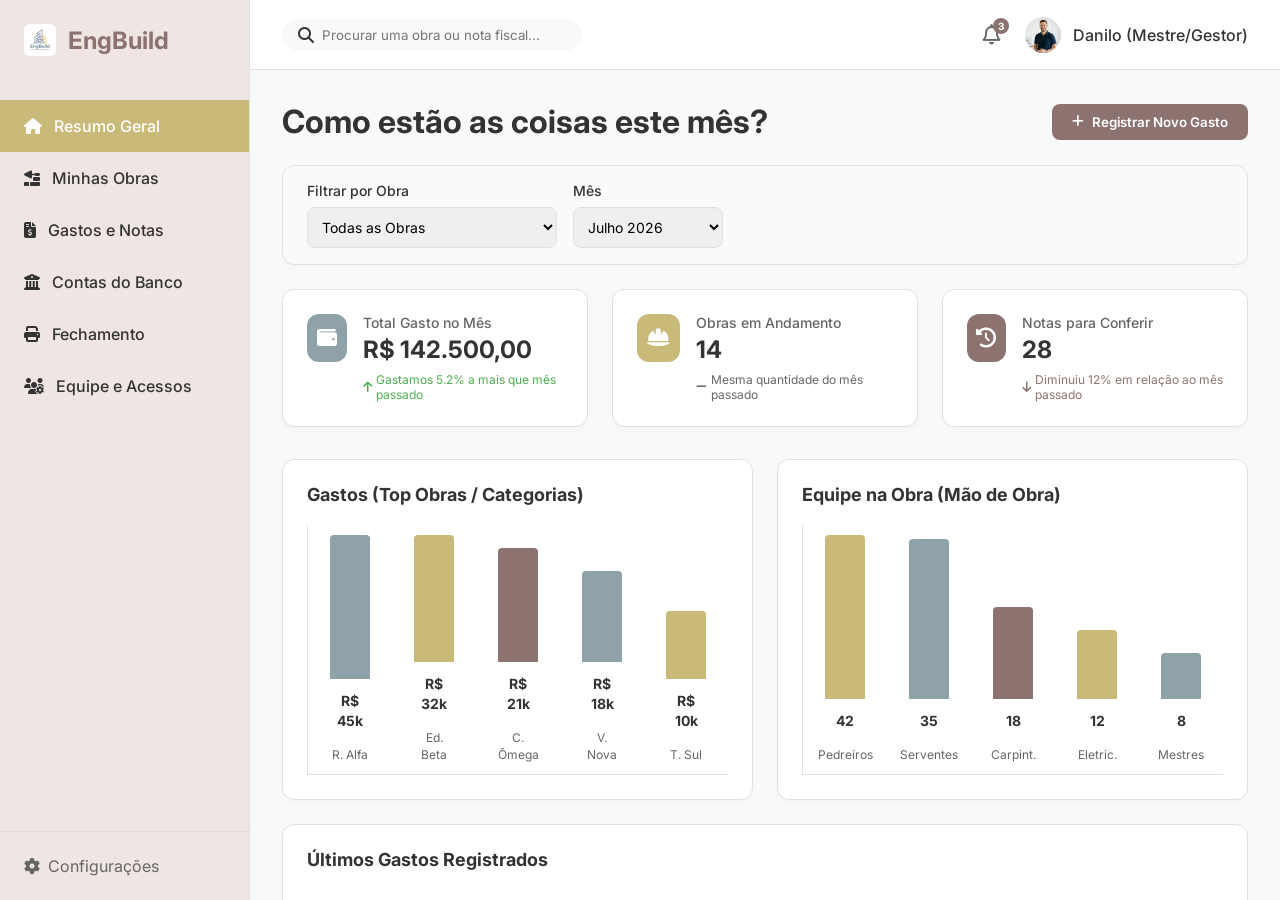
==== index.html @ c7ad1a35 "Please provide the code changes or file diffs you would like me to summarize." ====
<!DOCTYPE html>
<html lang="pt-BR">
<head>
    <meta charset="UTF-8">
    <meta name="viewport" content="width=device-width, initial-scale=1.0">
    <title>Gestão de Obras - MVP</title>
    <link rel="icon" type="image/png" href="favicon.png">
    <link rel="stylesheet" href="style.css">
    <link href="https://fonts.googleapis.com/css2?family=Inter:wght@300;400;500;600;700&display=swap" rel="stylesheet">
    <link rel="stylesheet" href="https://cdnjs.cloudflare.com/ajax/libs/font-awesome/6.4.0/css/all.min.css">
</head>
<body>
    <div class="app-container">
        <!-- Sidebar -->
        <aside class="sidebar">
            <div class="sidebar-header">
                <img src="logo.png" style="width: 32px; height: 32px; border-radius: 6px; object-fit: cover;" alt="Logo">
                <h2>EngBuild</h2>
            </div>
            <nav class="sidebar-nav">
                <ul>
                    <li class="active" data-target="dashboard-page"><a href="#"><i class="fa-solid fa-house"></i> Resumo Geral</a></li>
                    <li data-target="obras-page"><a href="#"><i class="fa-solid fa-trowel-bricks"></i> Minhas Obras</a></li>
                    <li data-target="lancamentos-page"><a href="#"><i class="fa-solid fa-file-invoice-dollar"></i> Gastos e Notas</a></li>
                    <li data-target="extratos-page"><a href="#"><i class="fa-solid fa-building-columns"></i> Contas do Banco</a></li>
                    <li data-target="relatorios-page"><a href="#"><i class="fa-solid fa-print"></i> Fechamento</a></li>
                    <li data-target="funcionarios-page"><a href="#"><i class="fa-solid fa-users-gear"></i> Equipe e Acessos</a></li>
                </ul>
            </nav>
            <div class="sidebar-footer">
                <a href="#"><i class="fa-solid fa-gear"></i> Configurações</a>
            </div>
        </aside>

        <!-- Main Content -->
        <main class="main-content">
            <!-- Header -->
            <header class="topbar">
                <div class="search-bar">
                    <i class="fa-solid fa-search"></i>
                    <input type="text" placeholder="Procurar uma obra ou nota fiscal...">
                </div>
                <div class="user-info">
                    <div class="notification-bell">
                        <i class="fa-regular fa-bell"></i>
                        <span class="badge">3</span>
                    </div>
                    <div class="profile">
                        <div class="avatar" style="background:transparent; padding:0;"><img src="avatar.png" style="width: 100%; height: 100%; border-radius: 50%; object-fit: cover;"></div>
                        <span>Danilo (Mestre/Gestor)</span>
                    </div>
                </div>
            </header>

            <!-- Page Content Container -->
            <div id="pages-container">
                
                <!-- Dashboard Page -->
                <div id="dashboard-page" class="page-content active">
                    <div class="page-header">
                        <h1>Como estão as coisas este mês?</h1>
                        <button class="btn-primary open-modal-btn"><i class="fa-solid fa-plus"></i> Registrar Novo Gasto</button>
                    </div>

                    <div class="card-panel" style="margin-bottom: 24px; padding: 16px 24px; display: flex; gap: 16px; align-items: flex-end; background-color: #fafafa;">
                        <div class="form-group" style="margin: 0; min-width: 250px;">
                            <label>Filtrar por Obra</label>
                            <select id="filtro-obra-dashboard">
                                <option value="todas">Todas as Obras</option>
                                <option value="Residencial Alfa">Residencial Alfa</option>
                                <option value="Edifício Beta">Edifício Beta</option>
                                <option value="Condomínio Ômega">Condomínio Ômega</option>
                            </select>
                        </div>
                        <div class="form-group" style="margin: 0; min-width: 150px;">
                            <label>Mês</label>
                            <select>
                                <option>Julho 2026</option>
                                <option>Junho 2026</option>
                                <option>Maio 2026</option>
                            </select>
                        </div>
                    </div>

                    <div class="kpi-cards">
                        <div class="card">
                            <div class="card-icon slate-blue"><i class="fa-solid fa-wallet"></i></div>
                            <div class="card-details">
                                <h3>Total Gasto no Mês</h3>
                                <p>R$ 142.500,00</p>
                                <span class="trend up"><i class="fa-solid fa-arrow-up"></i> Gastamos 5.2% a mais que mês passado</span>
                            </div>
                        </div>
                        <div class="card">
                            <div class="card-icon mustard"><i class="fa-solid fa-helmet-safety"></i></div>
                            <div class="card-details">
                                <h3>Obras em Andamento</h3>
                                <p>14</p>
                                <span class="trend neutral"><i class="fa-solid fa-minus"></i> Mesma quantidade do mês passado</span>
                            </div>
                        </div>
                        <div class="card">
                            <div class="card-icon mauve"><i class="fa-solid fa-clock-rotate-left"></i></div>
                            <div class="card-details">
                                <h3>Notas para Conferir</h3>
                                <p>28</p>
                                <span class="trend down"><i class="fa-solid fa-arrow-down"></i> Diminuiu 12% em relação ao mês passado</span>
                            </div>
                        </div>
                    </div>

                    <div style="display: grid; grid-template-columns: 1fr 1fr; gap: 24px; margin-bottom: 24px;">
                        <!-- Chart 1: Gastos -->
                        <div class="chart-container card-panel">
                            <h2>Gastos (Top Obras / Categorias)</h2>
                            <div class="chart-placeholder">
                                <div class="bar-chart" id="chart-gastos">
                                    <div class="bar-group"><div class="bar slate-blue-bg" style="height: 80%;"></div><span><strong>R$ 45k</strong><br>R. Alfa</span></div>
                                    <div class="bar-group"><div class="bar mustard-bg" style="height: 65%;"></div><span><strong>R$ 32k</strong><br>Ed. Beta</span></div>
                                    <div class="bar-group"><div class="bar mauve-bg" style="height: 50%;"></div><span><strong>R$ 21k</strong><br>C. Ômega</span></div>
                                    <div class="bar-group"><div class="bar slate-blue-bg" style="height: 40%;"></div><span><strong>R$ 18k</strong><br>V. Nova</span></div>
                                    <div class="bar-group"><div class="bar mustard-bg" style="height: 30%;"></div><span><strong>R$ 10k</strong><br>T. Sul</span></div>
                                </div>
                            </div>
                        </div>

                        <!-- Chart 2: Funcionários -->
                        <div class="chart-container card-panel">
                            <h2>Equipe na Obra (Mão de Obra)</h2>
                            <div class="chart-placeholder">
                                <div class="bar-chart" id="chart-equipe">
                                    <div class="bar-group"><div class="bar mustard-bg" style="height: 90%;"></div><span><strong>42</strong><br>Pedreiros</span></div>
                                    <div class="bar-group"><div class="bar slate-blue-bg" style="height: 70%;"></div><span><strong>35</strong><br>Serventes</span></div>
                                    <div class="bar-group"><div class="bar mauve-bg" style="height: 40%;"></div><span><strong>18</strong><br>Carpint.</span></div>
                                    <div class="bar-group"><div class="bar mustard-bg" style="height: 30%;"></div><span><strong>12</strong><br>Eletric.</span></div>
                                    <div class="bar-group"><div class="bar slate-blue-bg" style="height: 20%;"></div><span><strong>8</strong><br>Mestres</span></div>
                                </div>
                            </div>
                        </div>
                    </div>

                    <div class="transactions-container card-panel">
                        <h2>Últimos Gastos Registrados</h2>
                        <table class="data-table">
                            <thead>
                                <tr>
                                    <th>Data</th>
                                    <th>Obra</th>
                                    <th>O que foi comprado?</th>
                                    <th>Valor</th>
                                    <th>Situação</th>
                                </tr>
                            </thead>
                            <tbody id="dashboard-transactions-body">
                                <!-- Populated via JS -->
                            </tbody>
                        </table>
                        <a href="#" class="view-all go-to-lancamentos">Ver todos os gastos <i class="fa-solid fa-arrow-right"></i></a>
                    </div>
                </div>

                <!-- Obras Page -->
                <div id="obras-page" class="page-content">
                    <div class="page-header">
                        <h1>Minhas Obras Ativas</h1>
                        <button class="btn-primary"><i class="fa-solid fa-plus"></i> Nova Obra</button>
                    </div>
                    <div class="card-panel">
                        <table class="data-table">
                            <thead>
                                <tr>
                                    <th>Nome da Obra</th>
                                    <th>Mestre/Eng. Responsável</th>
                                    <th>Início</th>
                                    <th>Orçamento Base</th>
                                    <th>Situação</th>
                                    <th>Ações</th>
                                </tr>
                            </thead>
                            <tbody id="obras-table-body">
                                <!-- Mock data inserted via JS -->
                            </tbody>
                        </table>
                    </div>
                </div>

                <!-- Obra Detalhe Page (Hidden by default) -->
                <div id="obra-detalhe-page" class="page-content">
                    <div class="page-header">
                        <div style="display: flex; align-items: center; gap: 16px;">
                            <button class="btn-secondary" id="btn-voltar-obras"><i class="fa-solid fa-arrow-left"></i> Voltar</button>
                            <h1 id="detalhe-obra-nome">Nome da Obra</h1>
                        </div>
                        <button class="btn-primary open-modal-btn"><i class="fa-solid fa-plus"></i> Registrar Gasto Nesta Obra</button>
                    </div>

                    <div class="kpi-cards">
                        <div class="card">
                            <div class="card-details">
                                <h3>Total Gasto Até Agora</h3>
                                <p id="detalhe-obra-gasto">R$ 0,00</p>
                            </div>
                        </div>
                        <div class="card">
                            <div class="card-details">
                                <h3>Orçamento Total</h3>
                                <p id="detalhe-obra-orcamento">R$ 0,00</p>
                            </div>
                        </div>
                        <div class="card">
                            <div class="card-details">
                                <h3>Responsável</h3>
                                <p id="detalhe-obra-mestre" style="font-size: 18px;">Nome</p>
                            </div>
                        </div>
                        <div class="card">
                            <div class="card-details">
                                <h3>Status</h3>
                                <p id="detalhe-obra-status" style="font-size: 18px;">-</p>
                            </div>
                        </div>
                    </div>

                    <div class="card-panel">
                        <h2>Todos os gastos desta obra</h2>
                        <table class="data-table">
                            <thead>
                                <tr>
                                    <th>Nº</th>
                                    <th>Data</th>
                                    <th>O que foi comprado?</th>
                                    <th>Valor</th>
                                    <th>Situação</th>
                                    <th>Ações</th>
                                </tr>
                            </thead>
                            <tbody id="detalhe-obra-gastos-body">
                                <!-- Populated via JS -->
                            </tbody>
                        </table>
                    </div>
                </div>

                <!-- Lançamentos Page -->
                <div id="lancamentos-page" class="page-content">
                    <div class="page-header">
                        <h1>Gastos e Notas Fiscais</h1>
                        <button class="btn-primary open-modal-btn"><i class="fa-solid fa-plus"></i> Registrar Novo Gasto</button>
                    </div>
                    <div class="card-panel">
                        <table class="data-table">
                            <thead>
                                <tr>
                                    <th>Nº</th>
                                    <th>Data</th>
                                    <th>Obra</th>
                                    <th>O que foi comprado?</th>
                                    <th>Valor</th>
                                    <th>Situação</th>
                                    <th>Ações</th>
                                </tr>
                            </thead>
                            <tbody id="lancamentos-table-body">
                                <!-- Mock data inserted via JS -->
                            </tbody>
                        </table>
                    </div>
                </div>

                <!-- Extratos Page -->
                <div id="extratos-page" class="page-content">
                    <div class="page-header">
                        <h1>Contas do Banco</h1>
                        <button class="btn-primary"><i class="fa-solid fa-upload"></i> Puxar Extrato do Banco</button>
                    </div>
                    <div class="kpi-cards">
                        <div class="card" style="border-left: 4px solid #1E1E1E;">
                            <div class="card-icon" style="background-color: #1E1E1E;"><i class="fa-solid fa-building-columns"></i></div>
                            <div class="card-details">
                                <h3>Banco C6</h3>
                                <p>R$ 45.200,00</p>
                                <span class="trend neutral">Atualizado hoje às 08:30</span>
                            </div>
                        </div>
                        <div class="card" style="border-left: 4px solid #00ae9d;">
                            <div class="card-icon" style="background-color: #00ae9d;"><i class="fa-solid fa-building-columns"></i></div>
                            <div class="card-details">
                                <h3>Sicoob</h3>
                                <p>R$ 12.800,00</p>
                                <span class="trend neutral">Atualizado ontem</span>
                            </div>
                        </div>
                    </div>

                    <div class="card-panel">
                        <h2>Últimas Movimentações do Banco</h2>
                        <table class="data-table">
                            <thead>
                                <tr>
                                    <th>Data</th>
                                    <th>Banco</th>
                                    <th>Descrição no Extrato</th>
                                    <th>Valor</th>
                                    <th>Situação (No Sistema)</th>
                                </tr>
                            </thead>
                            <tbody id="extratos-table-body">
                                <!-- Mock data inserted via JS -->
                            </tbody>
                        </table>
                    </div>
                </div>

                <!-- Relatórios Page -->
                <div id="relatorios-page" class="page-content">
                    <div class="page-header">
                        <h1>Fechamento de Caixa e Relatórios</h1>
                    </div>
                    <div class="card-panel">
                        <h2>Gerar Relatório de Fechamento</h2>
                        <div style="display: flex; gap: 16px; margin-bottom: 24px; align-items: flex-end;">
                            <div class="form-group" style="margin: 0;">
                                <label>Obra</label>
                                <select>
                                    <option>Todas as Obras</option>
                                    <option>Residencial Alfa</option>
                                    <option>Edifício Beta</option>
                                </select>
                            </div>
                            <div class="form-group" style="margin: 0;">
                                <label>Mês</label>
                                <select>
                                    <option>Julho 2026</option>
                                    <option>Junho 2026</option>
                                </select>
                            </div>
                            <button id="btn-gerar-relatorio" class="btn-primary" style="height: 42px;"><i class="fa-solid fa-file-invoice"></i> Gerar Fechamento</button>
                        </div>
                        
                        <div id="relatorio-resultado" style="display: none; border-top: 1px solid var(--border-color); padding-top: 24px; margin-top: 24px;">
                            <div style="display: flex; justify-content: space-between; align-items: center; margin-bottom: 24px;">
                                <div>
                                    <h2 style="margin: 0; color: var(--color-slate-blue);">Relatório de Fechamento - Julho 2026</h2>
                                    <p style="color: var(--text-secondary);">Resumo geral de gastos por categoria</p>
                                </div>
                                <button id="btn-imprimir-pdf" class="btn-secondary"><i class="fa-solid fa-print"></i> Imprimir / PDF</button>
                            </div>
                            
                            <div class="kpi-cards" style="margin-bottom: 24px;">
                                <div class="card">
                                    <div class="card-icon slate-blue"><i class="fa-solid fa-money-bill-wave"></i></div>
                                    <div class="card-details">
                                        <h3>Total Gasto</h3>
                                        <p>R$ 142.500,00</p>
                                    </div>
                                </div>
                                <div class="card">
                                    <div class="card-icon mustard"><i class="fa-solid fa-receipt"></i></div>
                                    <div class="card-details">
                                        <h3>Notas Conferidas</h3>
                                        <p>118</p>
                                    </div>
                                </div>
                            </div>
                            
                            <table class="data-table">
                                <thead>
                                    <tr>
                                        <th>Categoria / Tipo de Gasto</th>
                                        <th>Valor Total Gasto</th>
                                        <th>% do Total</th>
                                    </tr>
                                </thead>
                                <tbody>
                                    <tr>
                                        <td><strong>Materiais (Cimento, Areia, etc)</strong></td>
                                        <td>R$ 75.300,00</td>
                                        <td>52%</td>
                                    </tr>
                                    <tr>
                                        <td><strong>Serviços (Empreiteiros, Pedreiros)</strong></td>
                                        <td>R$ 42.000,00</td>
                                        <td>30%</td>
                                    </tr>
                                    <tr>
                                        <td><strong>Aluguel de Máquinas</strong></td>
                                        <td>R$ 15.200,00</td>
                                        <td>11%</td>
                                    </tr>
                                    <tr>
                                        <td><strong>Ferramentas e Equipamentos</strong></td>
                                        <td>R$ 10.000,00</td>
                                        <td>7%</td>
                                    </tr>
                                </tbody>
                            </table>
                        </div>
                    </div>
                </div>

                <!-- Funcionarios Page -->
                <div id="funcionarios-page" class="page-content">
                    <div class="page-header">
                        <h1>Equipe e Acessos ao Sistema</h1>
                        <button class="btn-primary"><i class="fa-solid fa-user-plus"></i> Convidar Membro</button>
                    </div>
                    <div class="card-panel">
                        <h2>Quem tem acesso e o que pode ver?</h2>
                        <table class="data-table">
                            <thead>
                                <tr>
                                    <th>Nome do Funcionário</th>
                                    <th>Cargo / Função</th>
                                    <th>Obra Alocado(a)</th>
                                    <th>Permissões no Aplicativo</th>
                                    <th>Ações</th>
                                </tr>
                            </thead>
                            <tbody id="funcionarios-table-body">
                                <!-- Populated via JS -->
                            </tbody>
                        </table>
                    </div>
                </div>

            </div>
        </main>
    </div>

    <!-- Modal Novo Lançamento -->
    <div id="lancamento-modal" class="modal-overlay">
        <div class="modal-container">
            <div class="modal-header">
                <h2>Registrar um Novo Gasto</h2>
                <button class="close-modal"><i class="fa-solid fa-times"></i></button>
            </div>
            <div class="modal-body">
                <form id="lancamento-form">
                    <div class="form-group">
                        <label>Dia da Compra</label>
                        <input type="date" id="lanc-data" value="2026-07-18" required>
                    </div>
                    <div class="form-group">
                        <label>Para qual Obra foi?</label>
                        <select id="lanc-obra" required>
                            <option value="">Escolha a obra...</option>
                            <option value="Residencial Alfa">Residencial Alfa</option>
                            <option value="Edifício Beta">Edifício Beta</option>
                            <option value="Condomínio Ômega">Condomínio Ômega</option>
                            <option value="Dividido (Várias Obras)">Dividir em várias obras</option>
                        </select>
                    </div>
                    <div class="form-group">
                        <label>O que foi comprado?</label>
                        <select id="lanc-cat" required>
                            <option value="">Escolha o tipo...</option>
                            <option value="Materiais (Cimento, Areia, etc)">Materiais (Cimento, Areia, etc)</option>
                            <option value="Serviços (Empreiteiros, Pedreiros)">Serviços (Empreiteiros, Pedreiros)</option>
                            <option value="Ferramentas e Equipamentos">Ferramentas e Equipamentos</option>
                            <option value="Aluguel de Máquinas">Aluguel de Máquinas</option>
                            <option value="Alimentação / Transporte">Alimentação / Transporte</option>
                        </select>
                    </div>
                    <div class="form-group">
                        <label>Qual foi o Valor? (R$)</label>
                        <input type="number" id="lanc-valor" step="0.01" placeholder="Ex: 1500,00" required>
                    </div>
                    <div class="form-group">
                        <label>Foto da Nota ou Recibo</label>
                        <input type="file" accept="image/*,.pdf">
                    </div>
                </form>
            </div>
            <div class="modal-footer">
                <button class="btn-secondary close-modal-btn">Voltar</button>
                <button class="btn-primary" id="save-lancamento-btn">Salvar Gasto</button>
            </div>
        </div>
    </div>

    <script src="script.js"></script>
</body>
</html>
---- style.css ----
/* Color Palette */
:root {
    --color-mauve: #8D7370;
    --color-mustard: #C9BA7A;
    --color-slate-blue: #8FA1A9;
    --color-beige: #EFE5E2;

    --bg-color: #F8F9FA;
    --surface-color: #FFFFFF;
    --text-primary: #333333;
    --text-secondary: #666666;
    --border-color: #E0E0E0;

    --success-color: #4CAF50;
    --warning-color: #FF9800;
}

* {
    margin: 0;
    padding: 0;
    box-sizing: border-box;
    font-family: 'Inter', sans-serif;
}

body {
    background-color: var(--bg-color);
    color: var(--text-primary);
}

.app-container {
    display: flex;
    height: 100vh;
    overflow: hidden;
}

/* Sidebar */
.sidebar {
    width: 250px;
    background-color: var(--color-beige);
    display: flex;
    flex-direction: column;
    border-right: 1px solid var(--border-color);
}

.sidebar-header {
    padding: 24px;
    display: flex;
    align-items: center;
    gap: 12px;
    color: var(--color-mauve);
}

.logo-icon {
    font-size: 24px;
}

.sidebar-nav {
    flex: 1;
    padding: 20px 0;
}

.sidebar-nav ul {
    list-style: none;
}

.sidebar-nav li a {
    display: flex;
    align-items: center;
    gap: 12px;
    padding: 16px 24px;
    text-decoration: none;
    color: var(--text-primary);
    font-weight: 500;
    transition: background-color 0.2s;
}

.sidebar-nav li a:hover {
    background-color: rgba(201, 186, 122, 0.2);
}

.sidebar-nav li.active a {
    background-color: var(--color-mustard);
    color: #fff;
}

.sidebar-footer {
    padding: 24px;
    border-top: 1px solid rgba(0, 0, 0, 0.05);
}

.sidebar-footer a {
    text-decoration: none;
    color: var(--text-secondary);
    display: flex;
    align-items: center;
    gap: 8px;
}

/* Main Content */
.main-content {
    flex: 1;
    display: flex;
    flex-direction: column;
    overflow-y: auto;
}

/* Header */
.main-content header {
    height: 70px;
    min-height: 70px;
    flex-shrink: 0;
    background-color: var(--surface-color);
    border-bottom: 1px solid var(--border-color);
    display: flex;
    justify-content: space-between;
    align-items: center;
    padding: 0 32px;
}

.search-bar {
    display: flex;
    align-items: center;
    background-color: var(--bg-color);
    padding: 8px 16px;
    border-radius: 20px;
    width: 300px;
}

.search-bar input {
    border: none;
    background: transparent;
    margin-left: 8px;
    outline: none;
    width: 100%;
}

.user-info {
    display: flex;
    align-items: center;
    gap: 24px;
}

.notification-bell {
    position: relative;
    font-size: 20px;
    color: var(--text-secondary);
    cursor: pointer;
}

.badge {
    position: absolute;
    top: -5px;
    right: -8px;
    background-color: var(--color-mauve);
    color: white;
    font-size: 10px;
    font-weight: bold;
    padding: 2px 5px;
    border-radius: 10px;
}

.profile {
    display: flex;
    align-items: center;
    gap: 12px;
    font-weight: 500;
}

.avatar {
    width: 36px;
    height: 36px;
    background-color: var(--color-slate-blue);
    color: white;
    border-radius: 50%;
    display: flex;
    justify-content: center;
    align-items: center;
    font-weight: bold;
}

/* Dashboard Content */
.dashboard-content {
    padding: 32px;
}

.page-header {
    display: flex;
    justify-content: space-between;
    align-items: center;
    margin-bottom: 24px;
}

.date-filter {
    display: flex;
    gap: 16px;
    align-items: center;
    flex-wrap: wrap;
    justify-content: flex-end;
}

.page-header {
    flex-wrap: wrap;
    gap: 16px;
}

.date-filter select {
    padding: 8px 16px;
    border-radius: 8px;
    border: 1px solid var(--border-color);
    outline: none;
}

.btn-primary {
    background-color: var(--color-mauve);
    color: white;
    border: none;
    padding: 10px 20px;
    border-radius: 8px;
    font-weight: 600;
    cursor: pointer;
    display: flex;
    align-items: center;
    gap: 8px;
    transition: opacity 0.2s;
}

.btn-primary:hover {
    opacity: 0.9;
}

/* KPI Cards */
.kpi-cards {
    display: grid;
    grid-template-columns: repeat(3, 1fr);
    gap: 24px;
    margin-bottom: 32px;
}

.card {
    background-color: var(--surface-color);
    padding: 24px;
    border-radius: 12px;
    box-shadow: 0 4px 6px rgba(0, 0, 0, 0.02);
    display: flex;
    align-items: flex-start;
    gap: 16px;
    border: 1px solid var(--border-color);
}

.card-icon {
    width: 48px;
    height: 48px;
    border-radius: 12px;
    display: flex;
    justify-content: center;
    align-items: center;
    font-size: 20px;
    color: white;
}

.slate-blue {
    background-color: var(--color-slate-blue);
}

.mustard {
    background-color: var(--color-mustard);
}

.mauve {
    background-color: var(--color-mauve);
}

.slate-blue-bg {
    background-color: var(--color-slate-blue);
}

.mustard-bg {
    background-color: var(--color-mustard);
}

.mauve-bg {
    background-color: var(--color-mauve);
}


.card-details h3 {
    font-size: 14px;
    color: var(--text-secondary);
    margin-bottom: 4px;
    font-weight: 500;
}

.card-details p {
    font-size: 24px;
    font-weight: 700;
    margin-bottom: 8px;
}

.trend {
    font-size: 12px;
    display: flex;
    align-items: center;
    gap: 4px;
}

.trend.up {
    color: var(--success-color);
}

.trend.down {
    color: var(--color-mauve);
}

.trend.neutral {
    color: var(--text-secondary);
}

/* Grid layout */
.dashboard-grid {
    display: grid;
    grid-template-columns: 1fr 2fr;
    gap: 24px;
}

.card-panel {
    background-color: var(--surface-color);
    border-radius: 12px;
    padding: 24px;
    border: 1px solid var(--border-color);
    box-shadow: 0 4px 6px rgba(0, 0, 0, 0.02);
}

.card-panel h2 {
    font-size: 18px;
    margin-bottom: 20px;
    color: var(--text-primary);
}

/* Chart */
.chart-placeholder {
    height: 250px;
    display: flex;
    align-items: flex-end;
    border-bottom: 1px solid var(--border-color);
    border-left: 1px solid var(--border-color);
    padding: 10px 0;
}

.bar-chart {
    display: flex;
    justify-content: space-around;
    width: 100%;
    height: 100%;
    align-items: flex-end;
}

.bar-group {
    display: flex;
    flex-direction: column;
    align-items: center;
    height: 100%;
    justify-content: flex-end;
    width: 40px;
    gap: 8px;
}

.bar {
    width: 100%;
    border-radius: 4px 4px 0 0;
    transition: height 1s ease-out;
}

.bar-group span {
    font-size: 10px;
    color: var(--text-secondary);
    text-align: center;
}

/* Table */
.data-table {
    width: 100%;
    border-collapse: collapse;
}

.data-table th,
.data-table td {
    padding: 12px 16px;
    text-align: left;
    border-bottom: 1px solid var(--border-color);
}

.data-table th {
    font-weight: 500;
    color: var(--text-secondary);
    font-size: 14px;
}

.data-table td {
    font-size: 14px;
}

.status-badge {
    padding: 4px 8px;
    border-radius: 12px;
    font-size: 12px;
    font-weight: 600;
}

.status-badge.success {
    background-color: rgba(76, 175, 80, 0.1);
    color: var(--success-color);
}

.status-badge.pending {
    background-color: rgba(201, 186, 122, 0.2);
    color: #a89445;
    /* Darker mustard */
}

.view-all {
    display: block;
    text-align: center;
    margin-top: 16px;
    color: var(--color-slate-blue);
    text-decoration: none;
    font-size: 14px;
    font-weight: 600;
}

.view-all:hover {
    text-decoration: underline;
}

/* Pages */
.page-content {
    display: none;
    padding: 32px;
}

.page-content.active {
    display: block;
}

/* Modal */
.modal-overlay {
    display: none;
    position: fixed;
    top: 0;
    left: 0;
    width: 100%;
    height: 100%;
    background-color: rgba(0, 0, 0, 0.5);
    z-index: 1000;
    justify-content: center;
    align-items: center;
}

.modal-overlay.active {
    display: flex;
}

.modal-container {
    background-color: var(--surface-color);
    width: 500px;
    border-radius: 12px;
    box-shadow: 0 10px 25px rgba(0, 0, 0, 0.2);
    display: flex;
    flex-direction: column;
}

.modal-header {
    padding: 20px 24px;
    border-bottom: 1px solid var(--border-color);
    display: flex;
    justify-content: space-between;
    align-items: center;
}

.modal-header h2 {
    font-size: 18px;
    color: var(--text-primary);
}

.close-modal {
    background: none;
    border: none;
    font-size: 20px;
    cursor: pointer;
    color: var(--text-secondary);
}

.modal-body {
    padding: 24px;
}

.modal-footer {
    padding: 16px 24px;
    border-top: 1px solid var(--border-color);
    display: flex;
    justify-content: flex-end;
    gap: 12px;
}

.btn-secondary {
    background-color: #e0e0e0;
    color: var(--text-primary);
    border: none;
    padding: 10px 20px;
    border-radius: 8px;
    font-weight: 600;
    cursor: pointer;
}

/* Forms */
.form-group {
    margin-bottom: 16px;
    display: flex;
    flex-direction: column;
}

.form-group label {
    font-size: 14px;
    font-weight: 500;
    margin-bottom: 8px;
    color: var(--text-primary);
}

.form-group input,
.form-group select {
    padding: 10px;
    border: 1px solid var(--border-color);
    border-radius: 8px;
    font-size: 14px;
    outline: none;
}

.form-group input:focus,
.form-group select:focus {
    border-color: var(--color-slate-blue);
}


.table-hover tbody tr {
    cursor: pointer;
    transition: background-color 0.2s;
}

.table-hover tbody tr:hover {
    background-color: var(--color-beige);
}


.bar-group span {
    font-size: 12px;
    color: var(--text-secondary);
    text-align: center;
    line-height: 1.4;
    margin-top: 4px;
}

.bar-group span strong {
    font-size: 14px;
    font-weight: 700;
    color: var(--text-primary);
    display: block;
}


.action-btn {
    background: none;
    border: none;
    cursor: pointer;
    padding: 4px 8px;
    border-radius: 4px;
    transition: background 0.2s;
}

.action-btn:hover {
    background: var(--border-color);
}

.edit-btn {
    color: var(--color-slate-blue);
}

.delete-btn {
    color: #d32f2f;
}



/* Animations and Hover Effects */
@keyframes fadeInSlideUp {
    from {
        opacity: 0;
        transform: translateY(10px);
    }

    to {
        opacity: 1;
        transform: translateY(0);
    }
}

.page-content.active {
    animation: fadeInSlideUp 0.4s ease-out forwards;
}

.card,
.card-panel {
    transition: transform 0.2s ease, box-shadow 0.2s ease;
}

.card:hover,
.card-panel:hover {
    transform: translateY(-4px);
    box-shadow: 0 10px 20px rgba(0, 0, 0, 0.06);
}

.data-table tbody tr {
    transition: background-color 0.2s ease, transform 0.1s ease;
}

.data-table tbody tr:hover {
    background-color: #f1f3f5;
}

.btn-primary,
.btn-secondary {
    transition: background-color 0.2s, transform 0.1s;
}

.btn-primary:active,
.btn-secondary:active {
    transform: scale(0.97);
}

.bar-group .bar {
    transition: height 0.8s cubic-bezier(0.2, 0.8, 0.2, 1);
}
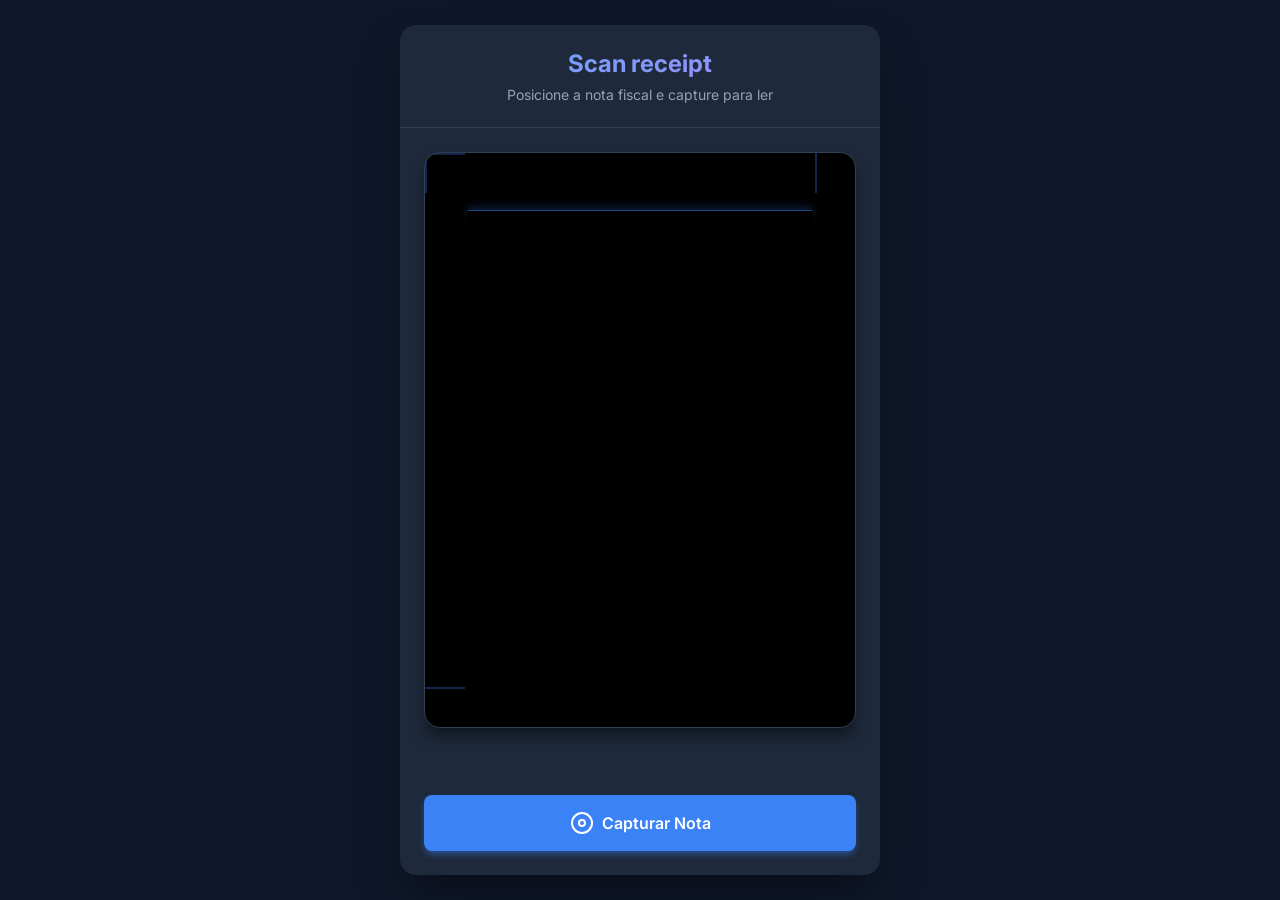
==== commit 6a9eee90: "refactor: replace dashboard MVP UI with a new mobile-first receipt scanner interface" ====
--- a/index.html
+++ b/index.html
@@ -3,481 +3,463 @@
 <head>
     <meta charset="UTF-8">
     <meta name="viewport" content="width=device-width, initial-scale=1.0">
-    <title>Gestão de Obras - MVP</title>
-    <link rel="icon" type="image/png" href="favicon.png">
-    <link rel="stylesheet" href="style.css">
+    <title>Leitor de Nota Fiscal - Inteligente</title>
+    <!-- Google Fonts -->
+    <link rel="preconnect" href="https://fonts.googleapis.com">
+    <link rel="preconnect" href="https://fonts.gstatic.com" crossorigin>
     <link href="https://fonts.googleapis.com/css2?family=Inter:wght@300;400;500;600;700&display=swap" rel="stylesheet">
-    <link rel="stylesheet" href="https://cdnjs.cloudflare.com/ajax/libs/font-awesome/6.4.0/css/all.min.css">
+    <style>
+:root {
+    --bg-color: #0f172a; /* Slate 900 */
+    --surface-color: #1e293b; /* Slate 800 */
+    --surface-color-light: #334155; /* Slate 700 */
+    --primary-color: #3b82f6; /* Blue 500 */
+    --primary-hover: #2563eb; /* Blue 600 */
+    --text-primary: #f8fafc; /* Slate 50 */
+    --text-secondary: #94a3b8; /* Slate 400 */
+    --border-color: #334155;
+    
+    --border-radius: 16px;
+    --border-radius-sm: 8px;
+    --transition-speed: 0.3s;
+}
+
+* {
+    margin: 0;
+    padding: 0;
+    box-sizing: border-box;
+    font-family: 'Inter', -apple-system, BlinkMacSystemFont, "Segoe UI", Roboto, Helvetica, Arial, sans-serif;
+}
+
+body {
+    background-color: var(--bg-color);
+    color: var(--text-primary);
+    min-height: 100vh;
+    display: flex;
+    justify-content: center;
+    align-items: center;
+}
+
+.app-container {
+    width: 100%;
+    max-width: 480px;
+    min-height: 100vh;
+    background-color: var(--surface-color);
+    box-shadow: 0 25px 50px -12px rgba(0, 0, 0, 0.5);
+    display: flex;
+    flex-direction: column;
+    position: relative;
+    overflow: hidden;
+}
+
+@media (min-width: 481px) {
+    .app-container {
+        min-height: 850px;
+        border-radius: var(--border-radius);
+        margin: 20px 0;
+    }
+}
+
+header {
+    padding: 24px;
+    text-align: center;
+    border-bottom: 1px solid var(--border-color);
+}
+
+header h1 {
+    font-size: 1.5rem;
+    font-weight: 700;
+    margin-bottom: 8px;
+    background: linear-gradient(135deg, #60a5fa, #a78bfa);
+    -webkit-background-clip: text;
+    -webkit-text-fill-color: transparent;
+}
+
+header p {
+    font-size: 0.875rem;
+    color: var(--text-secondary);
+}
+
+main {
+    flex: 1;
+    display: flex;
+    flex-direction: column;
+    padding: 24px;
+    gap: 24px;
+}
+
+.scanner-container {
+    position: relative;
+    width: 100%;
+    aspect-ratio: 3/4;
+    border-radius: var(--border-radius);
+    overflow: hidden;
+    background-color: #000;
+    box-shadow: 0 10px 15px -3px rgba(0, 0, 0, 0.5);
+    border: 1px solid var(--border-color);
+}
+
+.video-wrapper {
+    width: 100%;
+    height: 100%;
+    position: relative;
+}
+
+#camera-feed {
+    width: 100%;
+    height: 100%;
+    object-fit: cover;
+}
+
+.scan-overlay {
+    position: absolute;
+    top: 0;
+    left: 0;
+    width: 100%;
+    height: 100%;
+    background: 
+        linear-gradient(to right, rgba(59, 130, 246, 0.5) 2px, transparent 2px) 0 0,
+        linear-gradient(to right, rgba(59, 130, 246, 0.5) 2px, transparent 2px) 100% 0,
+        linear-gradient(to bottom, rgba(59, 130, 246, 0.5) 2px, transparent 2px) 0 0,
+        linear-gradient(to bottom, rgba(59, 130, 246, 0.5) 2px, transparent 2px) 0 100%;
+    background-repeat: no-repeat;
+    background-size: 40px 40px;
+    z-index: 10;
+    box-shadow: inset 0 0 0 4000px rgba(0, 0, 0, 0.4); /* Dim outside */
+    clip-path: polygon(
+        0% 0%, 0% 100%, 10% 100%, 10% 10%, 90% 10%, 90% 90%, 10% 90%, 10% 100%, 100% 100%, 100% 0%
+    ); /* Creates a clear window in the middle */
+}
+
+/* Optional: scanning animation line */
+.scan-overlay::after {
+    content: '';
+    position: absolute;
+    top: 10%;
+    left: 10%;
+    width: 80%;
+    height: 2px;
+    background-color: var(--primary-color);
+    box-shadow: 0 0 10px var(--primary-color);
+    animation: scanLine 2s infinite linear;
+}
+
+@keyframes scanLine {
+    0% { top: 10%; opacity: 0; }
+    10% { opacity: 1; }
+    90% { opacity: 1; }
+    100% { top: 90%; opacity: 0; }
+}
+
+
+.controls {
+    display: flex;
+    justify-content: center;
+    margin-top: auto;
+}
+
+.primary-btn {
+    display: flex;
+    align-items: center;
+    justify-content: center;
+    gap: 8px;
+    width: 100%;
+    padding: 16px;
+    background-color: var(--primary-color);
+    color: white;
+    border: none;
+    border-radius: var(--border-radius-sm);
+    font-size: 1rem;
+    font-weight: 600;
+    cursor: pointer;
+    transition: background-color var(--transition-speed), transform 0.1s;
+    box-shadow: 0 4px 6px -1px rgba(59, 130, 246, 0.5);
+}
+
+.primary-btn:hover {
+    background-color: var(--primary-hover);
+}
+
+.primary-btn:active {
+    transform: scale(0.98);
+}
+
+.secondary-btn {
+    display: flex;
+    align-items: center;
+    justify-content: center;
+    width: 100%;
+    padding: 14px;
+    background-color: transparent;
+    color: var(--text-primary);
+    border: 1px solid var(--border-color);
+    border-radius: var(--border-radius-sm);
+    font-size: 0.875rem;
+    font-weight: 500;
+    cursor: pointer;
+    transition: background-color var(--transition-speed);
+}
+
+.secondary-btn:hover {
+    background-color: var(--surface-color-light);
+}
+
+.loading-container {
+    position: absolute;
+    top: 0;
+    left: 0;
+    width: 100%;
+    height: 100%;
+    background-color: rgba(15, 23, 42, 0.9);
+    backdrop-filter: blur(8px);
+    display: flex;
+    flex-direction: column;
+    align-items: center;
+    justify-content: center;
+    z-index: 50;
+}
+
+.spinner {
+    width: 50px;
+    height: 50px;
+    border: 4px solid var(--surface-color-light);
+    border-top-color: var(--primary-color);
+    border-radius: 50%;
+    animation: spin 1s linear infinite;
+    margin-bottom: 16px;
+}
+
+@keyframes spin {
+    0% { transform: rotate(0deg); }
+    100% { transform: rotate(360deg); }
+}
+
+.progress-bar-container {
+    width: 80%;
+    max-width: 250px;
+    height: 6px;
+    background-color: var(--surface-color-light);
+    border-radius: 3px;
+    margin-top: 16px;
+    overflow: hidden;
+}
+
+.progress-bar {
+    height: 100%;
+    width: 0%;
+    background-color: var(--primary-color);
+    transition: width 0.3s ease;
+}
+
+.results-container {
+    position: absolute;
+    top: 0;
+    left: 0;
+    width: 100%;
+    height: 100%;
+    background-color: var(--surface-color);
+    z-index: 40;
+    display: flex;
+    flex-direction: column;
+    padding: 24px;
+    animation: slideUp 0.3s ease-out forwards;
+}
+
+@keyframes slideUp {
+    from { transform: translateY(100%); }
+    to { transform: translateY(0); }
+}
+
+.results-container h2 {
+    font-size: 1.25rem;
+    margin-bottom: 16px;
+    color: var(--primary-color);
+}
+
+.result-box {
+    flex: 1;
+    background-color: var(--bg-color);
+    border: 1px solid var(--border-color);
+    border-radius: var(--border-radius-sm);
+    padding: 16px;
+    margin-bottom: 24px;
+}
+
+#extracted-text {
+    width: 100%;
+    height: 100%;
+    background: transparent;
+    border: none;
+    color: var(--text-primary);
+    font-size: 0.875rem;
+    line-height: 1.5;
+    resize: none;
+    outline: none;
+}
+
+.hidden {
+    display: none !important;
+}
+    </style>
 </head>
 <body>
     <div class="app-container">
-        <!-- Sidebar -->
-        <aside class="sidebar">
-            <div class="sidebar-header">
-                <img src="logo.png" style="width: 32px; height: 32px; border-radius: 6px; object-fit: cover;" alt="Logo">
-                <h2>EngBuild</h2>
+        <header>
+            <h1>Scan receipt</h1>
+            <p>Posicione a nota fiscal e capture para ler</p>
+        </header>
+
+        <main>
+            <div class="scanner-container">
+                <div class="video-wrapper">
+                    <video id="camera-feed" autoplay playsinline></video>
+                    <div class="scan-overlay"></div>
+                </div>
+                
+                <canvas id="snapshot-canvas" style="display: none;"></canvas>
             </div>
-            <nav class="sidebar-nav">
-                <ul>
-                    <li class="active" data-target="dashboard-page"><a href="#"><i class="fa-solid fa-house"></i> Resumo Geral</a></li>
-                    <li data-target="obras-page"><a href="#"><i class="fa-solid fa-trowel-bricks"></i> Minhas Obras</a></li>
-                    <li data-target="lancamentos-page"><a href="#"><i class="fa-solid fa-file-invoice-dollar"></i> Gastos e Notas</a></li>
-                    <li data-target="extratos-page"><a href="#"><i class="fa-solid fa-building-columns"></i> Contas do Banco</a></li>
-                    <li data-target="relatorios-page"><a href="#"><i class="fa-solid fa-print"></i> Fechamento</a></li>
-                    <li data-target="funcionarios-page"><a href="#"><i class="fa-solid fa-users-gear"></i> Equipe e Acessos</a></li>
-                </ul>
-            </nav>
-            <div class="sidebar-footer">
-                <a href="#"><i class="fa-solid fa-gear"></i> Configurações</a>
+
+            <div class="controls">
+                <button id="capture-btn" class="primary-btn">
+                    <svg width="24" height="24" viewBox="0 0 24 24" fill="none" stroke="currentColor" stroke-width="2" stroke-linecap="round" stroke-linejoin="round">
+                        <circle cx="12" cy="12" r="10"></circle>
+                        <circle cx="12" cy="12" r="3"></circle>
+                    </svg>
+                    Capturar Nota
+                </button>
             </div>
-        </aside>
-
-        <!-- Main Content -->
-        <main class="main-content">
-            <!-- Header -->
-            <header class="topbar">
-                <div class="search-bar">
-                    <i class="fa-solid fa-search"></i>
-                    <input type="text" placeholder="Procurar uma obra ou nota fiscal...">
+
+            <div id="loading-indicator" class="loading-container hidden">
+                <div class="spinner"></div>
+                <p id="loading-text">Analisando imagem...</p>
+                <div class="progress-bar-container">
+                    <div id="progress-bar" class="progress-bar"></div>
                 </div>
-                <div class="user-info">
-                    <div class="notification-bell">
-                        <i class="fa-regular fa-bell"></i>
-                        <span class="badge">3</span>
-                    </div>
-                    <div class="profile">
-                        <div class="avatar" style="background:transparent; padding:0;"><img src="avatar.png" style="width: 100%; height: 100%; border-radius: 50%; object-fit: cover;"></div>
-                        <span>Danilo (Mestre/Gestor)</span>
-                    </div>
+            </div>
+
+            <div id="results-container" class="results-container hidden">
+                <h2>Texto Extraído</h2>
+                <div class="result-box">
+                    <textarea id="extracted-text" readonly></textarea>
                 </div>
-            </header>
-
-            <!-- Page Content Container -->
-            <div id="pages-container">
-                
-                <!-- Dashboard Page -->
-                <div id="dashboard-page" class="page-content active">
-                    <div class="page-header">
-                        <h1>Como estão as coisas este mês?</h1>
-                        <button class="btn-primary open-modal-btn"><i class="fa-solid fa-plus"></i> Registrar Novo Gasto</button>
-                    </div>
-
-                    <div class="card-panel" style="margin-bottom: 24px; padding: 16px 24px; display: flex; gap: 16px; align-items: flex-end; background-color: #fafafa;">
-                        <div class="form-group" style="margin: 0; min-width: 250px;">
-                            <label>Filtrar por Obra</label>
-                            <select id="filtro-obra-dashboard">
-                                <option value="todas">Todas as Obras</option>
-                                <option value="Residencial Alfa">Residencial Alfa</option>
-                                <option value="Edifício Beta">Edifício Beta</option>
-                                <option value="Condomínio Ômega">Condomínio Ômega</option>
-                            </select>
-                        </div>
-                        <div class="form-group" style="margin: 0; min-width: 150px;">
-                            <label>Mês</label>
-                            <select>
-                                <option>Julho 2026</option>
-                                <option>Junho 2026</option>
-                                <option>Maio 2026</option>
-                            </select>
-                        </div>
-                    </div>
-
-                    <div class="kpi-cards">
-                        <div class="card">
-                            <div class="card-icon slate-blue"><i class="fa-solid fa-wallet"></i></div>
-                            <div class="card-details">
-                                <h3>Total Gasto no Mês</h3>
-                                <p>R$ 142.500,00</p>
-                                <span class="trend up"><i class="fa-solid fa-arrow-up"></i> Gastamos 5.2% a mais que mês passado</span>
-                            </div>
-                        </div>
-                        <div class="card">
-                            <div class="card-icon mustard"><i class="fa-solid fa-helmet-safety"></i></div>
-                            <div class="card-details">
-                                <h3>Obras em Andamento</h3>
-                                <p>14</p>
-                                <span class="trend neutral"><i class="fa-solid fa-minus"></i> Mesma quantidade do mês passado</span>
-                            </div>
-                        </div>
-                        <div class="card">
-                            <div class="card-icon mauve"><i class="fa-solid fa-clock-rotate-left"></i></div>
-                            <div class="card-details">
-                                <h3>Notas para Conferir</h3>
-                                <p>28</p>
-                                <span class="trend down"><i class="fa-solid fa-arrow-down"></i> Diminuiu 12% em relação ao mês passado</span>
-                            </div>
-                        </div>
-                    </div>
-
-                    <div style="display: grid; grid-template-columns: 1fr 1fr; gap: 24px; margin-bottom: 24px;">
-                        <!-- Chart 1: Gastos -->
-                        <div class="chart-container card-panel">
-                            <h2>Gastos (Top Obras / Categorias)</h2>
-                            <div class="chart-placeholder">
-                                <div class="bar-chart" id="chart-gastos">
-                                    <div class="bar-group"><div class="bar slate-blue-bg" style="height: 80%;"></div><span><strong>R$ 45k</strong><br>R. Alfa</span></div>
-                                    <div class="bar-group"><div class="bar mustard-bg" style="height: 65%;"></div><span><strong>R$ 32k</strong><br>Ed. Beta</span></div>
-                                    <div class="bar-group"><div class="bar mauve-bg" style="height: 50%;"></div><span><strong>R$ 21k</strong><br>C. Ômega</span></div>
-                                    <div class="bar-group"><div class="bar slate-blue-bg" style="height: 40%;"></div><span><strong>R$ 18k</strong><br>V. Nova</span></div>
-                                    <div class="bar-group"><div class="bar mustard-bg" style="height: 30%;"></div><span><strong>R$ 10k</strong><br>T. Sul</span></div>
-                                </div>
-                            </div>
-                        </div>
-
-                        <!-- Chart 2: Funcionários -->
-                        <div class="chart-container card-panel">
-                            <h2>Equipe na Obra (Mão de Obra)</h2>
-                            <div class="chart-placeholder">
-                                <div class="bar-chart" id="chart-equipe">
-                                    <div class="bar-group"><div class="bar mustard-bg" style="height: 90%;"></div><span><strong>42</strong><br>Pedreiros</span></div>
-                                    <div class="bar-group"><div class="bar slate-blue-bg" style="height: 70%;"></div><span><strong>35</strong><br>Serventes</span></div>
-                                    <div class="bar-group"><div class="bar mauve-bg" style="height: 40%;"></div><span><strong>18</strong><br>Carpint.</span></div>
-                                    <div class="bar-group"><div class="bar mustard-bg" style="height: 30%;"></div><span><strong>12</strong><br>Eletric.</span></div>
-                                    <div class="bar-group"><div class="bar slate-blue-bg" style="height: 20%;"></div><span><strong>8</strong><br>Mestres</span></div>
-                                </div>
-                            </div>
-                        </div>
-                    </div>
-
-                    <div class="transactions-container card-panel">
-                        <h2>Últimos Gastos Registrados</h2>
-                        <table class="data-table">
-                            <thead>
-                                <tr>
-                                    <th>Data</th>
-                                    <th>Obra</th>
-                                    <th>O que foi comprado?</th>
-                                    <th>Valor</th>
-                                    <th>Situação</th>
-                                </tr>
-                            </thead>
-                            <tbody id="dashboard-transactions-body">
-                                <!-- Populated via JS -->
-                            </tbody>
-                        </table>
-                        <a href="#" class="view-all go-to-lancamentos">Ver todos os gastos <i class="fa-solid fa-arrow-right"></i></a>
-                    </div>
-                </div>
-
-                <!-- Obras Page -->
-                <div id="obras-page" class="page-content">
-                    <div class="page-header">
-                        <h1>Minhas Obras Ativas</h1>
-                        <button class="btn-primary"><i class="fa-solid fa-plus"></i> Nova Obra</button>
-                    </div>
-                    <div class="card-panel">
-                        <table class="data-table">
-                            <thead>
-                                <tr>
-                                    <th>Nome da Obra</th>
-                                    <th>Mestre/Eng. Responsável</th>
-                                    <th>Início</th>
-                                    <th>Orçamento Base</th>
-                                    <th>Situação</th>
-                                    <th>Ações</th>
-                                </tr>
-                            </thead>
-                            <tbody id="obras-table-body">
-                                <!-- Mock data inserted via JS -->
-                            </tbody>
-                        </table>
-                    </div>
-                </div>
-
-                <!-- Obra Detalhe Page (Hidden by default) -->
-                <div id="obra-detalhe-page" class="page-content">
-                    <div class="page-header">
-                        <div style="display: flex; align-items: center; gap: 16px;">
-                            <button class="btn-secondary" id="btn-voltar-obras"><i class="fa-solid fa-arrow-left"></i> Voltar</button>
-                            <h1 id="detalhe-obra-nome">Nome da Obra</h1>
-                        </div>
-                        <button class="btn-primary open-modal-btn"><i class="fa-solid fa-plus"></i> Registrar Gasto Nesta Obra</button>
-                    </div>
-
-                    <div class="kpi-cards">
-                        <div class="card">
-                            <div class="card-details">
-                                <h3>Total Gasto Até Agora</h3>
-                                <p id="detalhe-obra-gasto">R$ 0,00</p>
-                            </div>
-                        </div>
-                        <div class="card">
-                            <div class="card-details">
-                                <h3>Orçamento Total</h3>
-                                <p id="detalhe-obra-orcamento">R$ 0,00</p>
-                            </div>
-                        </div>
-                        <div class="card">
-                            <div class="card-details">
-                                <h3>Responsável</h3>
-                                <p id="detalhe-obra-mestre" style="font-size: 18px;">Nome</p>
-                            </div>
-                        </div>
-                        <div class="card">
-                            <div class="card-details">
-                                <h3>Status</h3>
-                                <p id="detalhe-obra-status" style="font-size: 18px;">-</p>
-                            </div>
-                        </div>
-                    </div>
-
-                    <div class="card-panel">
-                        <h2>Todos os gastos desta obra</h2>
-                        <table class="data-table">
-                            <thead>
-                                <tr>
-                                    <th>Nº</th>
-                                    <th>Data</th>
-                                    <th>O que foi comprado?</th>
-                                    <th>Valor</th>
-                                    <th>Situação</th>
-                                    <th>Ações</th>
-                                </tr>
-                            </thead>
-                            <tbody id="detalhe-obra-gastos-body">
-                                <!-- Populated via JS -->
-                            </tbody>
-                        </table>
-                    </div>
-                </div>
-
-                <!-- Lançamentos Page -->
-                <div id="lancamentos-page" class="page-content">
-                    <div class="page-header">
-                        <h1>Gastos e Notas Fiscais</h1>
-                        <button class="btn-primary open-modal-btn"><i class="fa-solid fa-plus"></i> Registrar Novo Gasto</button>
-                    </div>
-                    <div class="card-panel">
-                        <table class="data-table">
-                            <thead>
-                                <tr>
-                                    <th>Nº</th>
-                                    <th>Data</th>
-                                    <th>Obra</th>
-                                    <th>O que foi comprado?</th>
-                                    <th>Valor</th>
-                                    <th>Situação</th>
-                                    <th>Ações</th>
-                                </tr>
-                            </thead>
-                            <tbody id="lancamentos-table-body">
-                                <!-- Mock data inserted via JS -->
-                            </tbody>
-                        </table>
-                    </div>
-                </div>
-
-                <!-- Extratos Page -->
-                <div id="extratos-page" class="page-content">
-                    <div class="page-header">
-                        <h1>Contas do Banco</h1>
-                        <button class="btn-primary"><i class="fa-solid fa-upload"></i> Puxar Extrato do Banco</button>
-                    </div>
-                    <div class="kpi-cards">
-                        <div class="card" style="border-left: 4px solid #1E1E1E;">
-                            <div class="card-icon" style="background-color: #1E1E1E;"><i class="fa-solid fa-building-columns"></i></div>
-                            <div class="card-details">
-                                <h3>Banco C6</h3>
-                                <p>R$ 45.200,00</p>
-                                <span class="trend neutral">Atualizado hoje às 08:30</span>
-                            </div>
-                        </div>
-                        <div class="card" style="border-left: 4px solid #00ae9d;">
-                            <div class="card-icon" style="background-color: #00ae9d;"><i class="fa-solid fa-building-columns"></i></div>
-                            <div class="card-details">
-                                <h3>Sicoob</h3>
-                                <p>R$ 12.800,00</p>
-                                <span class="trend neutral">Atualizado ontem</span>
-                            </div>
-                        </div>
-                    </div>
-
-                    <div class="card-panel">
-                        <h2>Últimas Movimentações do Banco</h2>
-                        <table class="data-table">
-                            <thead>
-                                <tr>
-                                    <th>Data</th>
-                                    <th>Banco</th>
-                                    <th>Descrição no Extrato</th>
-                                    <th>Valor</th>
-                                    <th>Situação (No Sistema)</th>
-                                </tr>
-                            </thead>
-                            <tbody id="extratos-table-body">
-                                <!-- Mock data inserted via JS -->
-                            </tbody>
-                        </table>
-                    </div>
-                </div>
-
-                <!-- Relatórios Page -->
-                <div id="relatorios-page" class="page-content">
-                    <div class="page-header">
-                        <h1>Fechamento de Caixa e Relatórios</h1>
-                    </div>
-                    <div class="card-panel">
-                        <h2>Gerar Relatório de Fechamento</h2>
-                        <div style="display: flex; gap: 16px; margin-bottom: 24px; align-items: flex-end;">
-                            <div class="form-group" style="margin: 0;">
-                                <label>Obra</label>
-                                <select>
-                                    <option>Todas as Obras</option>
-                                    <option>Residencial Alfa</option>
-                                    <option>Edifício Beta</option>
-                                </select>
-                            </div>
-                            <div class="form-group" style="margin: 0;">
-                                <label>Mês</label>
-                                <select>
-                                    <option>Julho 2026</option>
-                                    <option>Junho 2026</option>
-                                </select>
-                            </div>
-                            <button id="btn-gerar-relatorio" class="btn-primary" style="height: 42px;"><i class="fa-solid fa-file-invoice"></i> Gerar Fechamento</button>
-                        </div>
-                        
-                        <div id="relatorio-resultado" style="display: none; border-top: 1px solid var(--border-color); padding-top: 24px; margin-top: 24px;">
-                            <div style="display: flex; justify-content: space-between; align-items: center; margin-bottom: 24px;">
-                                <div>
-                                    <h2 style="margin: 0; color: var(--color-slate-blue);">Relatório de Fechamento - Julho 2026</h2>
-                                    <p style="color: var(--text-secondary);">Resumo geral de gastos por categoria</p>
-                                </div>
-                                <button id="btn-imprimir-pdf" class="btn-secondary"><i class="fa-solid fa-print"></i> Imprimir / PDF</button>
-                            </div>
-                            
-                            <div class="kpi-cards" style="margin-bottom: 24px;">
-                                <div class="card">
-                                    <div class="card-icon slate-blue"><i class="fa-solid fa-money-bill-wave"></i></div>
-                                    <div class="card-details">
-                                        <h3>Total Gasto</h3>
-                                        <p>R$ 142.500,00</p>
-                                    </div>
-                                </div>
-                                <div class="card">
-                                    <div class="card-icon mustard"><i class="fa-solid fa-receipt"></i></div>
-                                    <div class="card-details">
-                                        <h3>Notas Conferidas</h3>
-                                        <p>118</p>
-                                    </div>
-                                </div>
-                            </div>
-                            
-                            <table class="data-table">
-                                <thead>
-                                    <tr>
-                                        <th>Categoria / Tipo de Gasto</th>
-                                        <th>Valor Total Gasto</th>
-                                        <th>% do Total</th>
-                                    </tr>
-                                </thead>
-                                <tbody>
-                                    <tr>
-                                        <td><strong>Materiais (Cimento, Areia, etc)</strong></td>
-                                        <td>R$ 75.300,00</td>
-                                        <td>52%</td>
-                                    </tr>
-                                    <tr>
-                                        <td><strong>Serviços (Empreiteiros, Pedreiros)</strong></td>
-                                        <td>R$ 42.000,00</td>
-                                        <td>30%</td>
-                                    </tr>
-                                    <tr>
-                                        <td><strong>Aluguel de Máquinas</strong></td>
-                                        <td>R$ 15.200,00</td>
-                                        <td>11%</td>
-                                    </tr>
-                                    <tr>
-                                        <td><strong>Ferramentas e Equipamentos</strong></td>
-                                        <td>R$ 10.000,00</td>
-                                        <td>7%</td>
-                                    </tr>
-                                </tbody>
-                            </table>
-                        </div>
-                    </div>
-                </div>
-
-                <!-- Funcionarios Page -->
-                <div id="funcionarios-page" class="page-content">
-                    <div class="page-header">
-                        <h1>Equipe e Acessos ao Sistema</h1>
-                        <button class="btn-primary"><i class="fa-solid fa-user-plus"></i> Convidar Membro</button>
-                    </div>
-                    <div class="card-panel">
-                        <h2>Quem tem acesso e o que pode ver?</h2>
-                        <table class="data-table">
-                            <thead>
-                                <tr>
-                                    <th>Nome do Funcionário</th>
-                                    <th>Cargo / Função</th>
-                                    <th>Obra Alocado(a)</th>
-                                    <th>Permissões no Aplicativo</th>
-                                    <th>Ações</th>
-                                </tr>
-                            </thead>
-                            <tbody id="funcionarios-table-body">
-                                <!-- Populated via JS -->
-                            </tbody>
-                        </table>
-                    </div>
-                </div>
-
+                <button id="scan-again-btn" class="secondary-btn">Escanear Novamente</button>
             </div>
         </main>
     </div>
 
-    <!-- Modal Novo Lançamento -->
-    <div id="lancamento-modal" class="modal-overlay">
-        <div class="modal-container">
-            <div class="modal-header">
-                <h2>Registrar um Novo Gasto</h2>
-                <button class="close-modal"><i class="fa-solid fa-times"></i></button>
-            </div>
-            <div class="modal-body">
-                <form id="lancamento-form">
-                    <div class="form-group">
-                        <label>Dia da Compra</label>
-                        <input type="date" id="lanc-data" value="2026-07-18" required>
-                    </div>
-                    <div class="form-group">
-                        <label>Para qual Obra foi?</label>
-                        <select id="lanc-obra" required>
-                            <option value="">Escolha a obra...</option>
-                            <option value="Residencial Alfa">Residencial Alfa</option>
-                            <option value="Edifício Beta">Edifício Beta</option>
-                            <option value="Condomínio Ômega">Condomínio Ômega</option>
-                            <option value="Dividido (Várias Obras)">Dividir em várias obras</option>
-                        </select>
-                    </div>
-                    <div class="form-group">
-                        <label>O que foi comprado?</label>
-                        <select id="lanc-cat" required>
-                            <option value="">Escolha o tipo...</option>
-                            <option value="Materiais (Cimento, Areia, etc)">Materiais (Cimento, Areia, etc)</option>
-                            <option value="Serviços (Empreiteiros, Pedreiros)">Serviços (Empreiteiros, Pedreiros)</option>
-                            <option value="Ferramentas e Equipamentos">Ferramentas e Equipamentos</option>
-                            <option value="Aluguel de Máquinas">Aluguel de Máquinas</option>
-                            <option value="Alimentação / Transporte">Alimentação / Transporte</option>
-                        </select>
-                    </div>
-                    <div class="form-group">
-                        <label>Qual foi o Valor? (R$)</label>
-                        <input type="number" id="lanc-valor" step="0.01" placeholder="Ex: 1500,00" required>
-                    </div>
-                    <div class="form-group">
-                        <label>Foto da Nota ou Recibo</label>
-                        <input type="file" accept="image/*,.pdf">
-                    </div>
-                </form>
-            </div>
-            <div class="modal-footer">
-                <button class="btn-secondary close-modal-btn">Voltar</button>
-                <button class="btn-primary" id="save-lancamento-btn">Salvar Gasto</button>
-            </div>
-        </div>
-    </div>
-
-    <script src="script.js"></script>
+    <script>
+document.addEventListener('DOMContentLoaded', () => {
+    const video = document.getElementById('camera-feed');
+    const canvas = document.getElementById('snapshot-canvas');
+    const captureBtn = document.getElementById('capture-btn');
+    const loadingIndicator = document.getElementById('loading-indicator');
+    const loadingText = document.getElementById('loading-text');
+    const progressBar = document.getElementById('progress-bar');
+    const resultsContainer = document.getElementById('results-container');
+    const extractedText = document.getElementById('extracted-text');
+    const scanAgainBtn = document.getElementById('scan-again-btn');
+
+    let stream = null;
+
+    // Initialize Camera
+    async function startCamera() {
+        try {
+            stream = await navigator.mediaDevices.getUserMedia({
+                video: {
+                    facingMode: 'environment', // Prefer back camera
+                    width: { ideal: 1920 },
+                    height: { ideal: 1080 }
+                }
+            });
+            video.srcObject = stream;
+        } catch (err) {
+            console.error('Erro ao acessar a câmera:', err);
+            alert('Não foi possível acessar a câmera. Por favor, permita o acesso e tente novamente.');
+        }
+    }
+
+    // Stop Camera
+    function stopCamera() {
+        if (stream) {
+            stream.getTracks().forEach(track => track.stop());
+        }
+    }
+
+    // Process Image with Tesseract.js
+    async function processImage(imageDataUrl) {
+        showLoading(true);
+        loadingText.textContent = 'Inicializando OCR...';
+        progressBar.style.width = '0%';
+
+        try {
+            const worker = await Tesseract.createWorker({
+                logger: m => {
+                    console.log(m);
+                    if (m.status === 'recognizing text') {
+                        progressBar.style.width = `${Math.round(m.progress * 100)}%`;
+                        loadingText.textContent = `Lendo texto... ${Math.round(m.progress * 100)}%`;
+                    }
+                }
+            });
+
+            await worker.loadLanguage('por');
+            await worker.initialize('por');
+            
+            loadingText.textContent = 'Processando imagem...';
+            
+            const { data: { text } } = await worker.recognize(imageDataUrl);
+            
+            await worker.terminate();
+
+            // Display Results
+            extractedText.value = text.trim() || 'Nenhum texto foi encontrado na imagem.';
+            showLoading(false);
+            resultsContainer.classList.remove('hidden');
+
+        } catch (error) {
+            console.error('Erro no OCR:', error);
+            alert('Ocorreu um erro ao tentar ler a imagem.');
+            showLoading(false);
+        }
+    }
+
+    // Capture Image Action
+    captureBtn.addEventListener('click', () => {
+        if (!video.videoWidth) return;
+
+        // Set canvas dimensions to match video
+        canvas.width = video.videoWidth;
+        canvas.height = video.videoHeight;
+        
+        const context = canvas.getContext('2d');
+        // Draw the current video frame onto the canvas
+        context.drawImage(video, 0, 0, canvas.width, canvas.height);
+        
+        // Get the image data URL (JPEG format)
+        const imageDataUrl = canvas.toDataURL('image/jpeg', 0.8);
+        
+        // Process it
+        processImage(imageDataUrl);
+    });
+
+    // Reset to scan again
+    scanAgainBtn.addEventListener('click', () => {
+        resultsContainer.classList.add('hidden');
+        extractedText.value = '';
+    });
+
+    // UI Helpers
+    function showLoading(show) {
+        if (show) {
+            loadingIndicator.classList.remove('hidden');
+        } else {
+            loadingIndicator.classList.add('hidden');
+        }
+    }
+
+    // Start
+    startCamera();
+});
+    </script>
 </body>
 </html>
